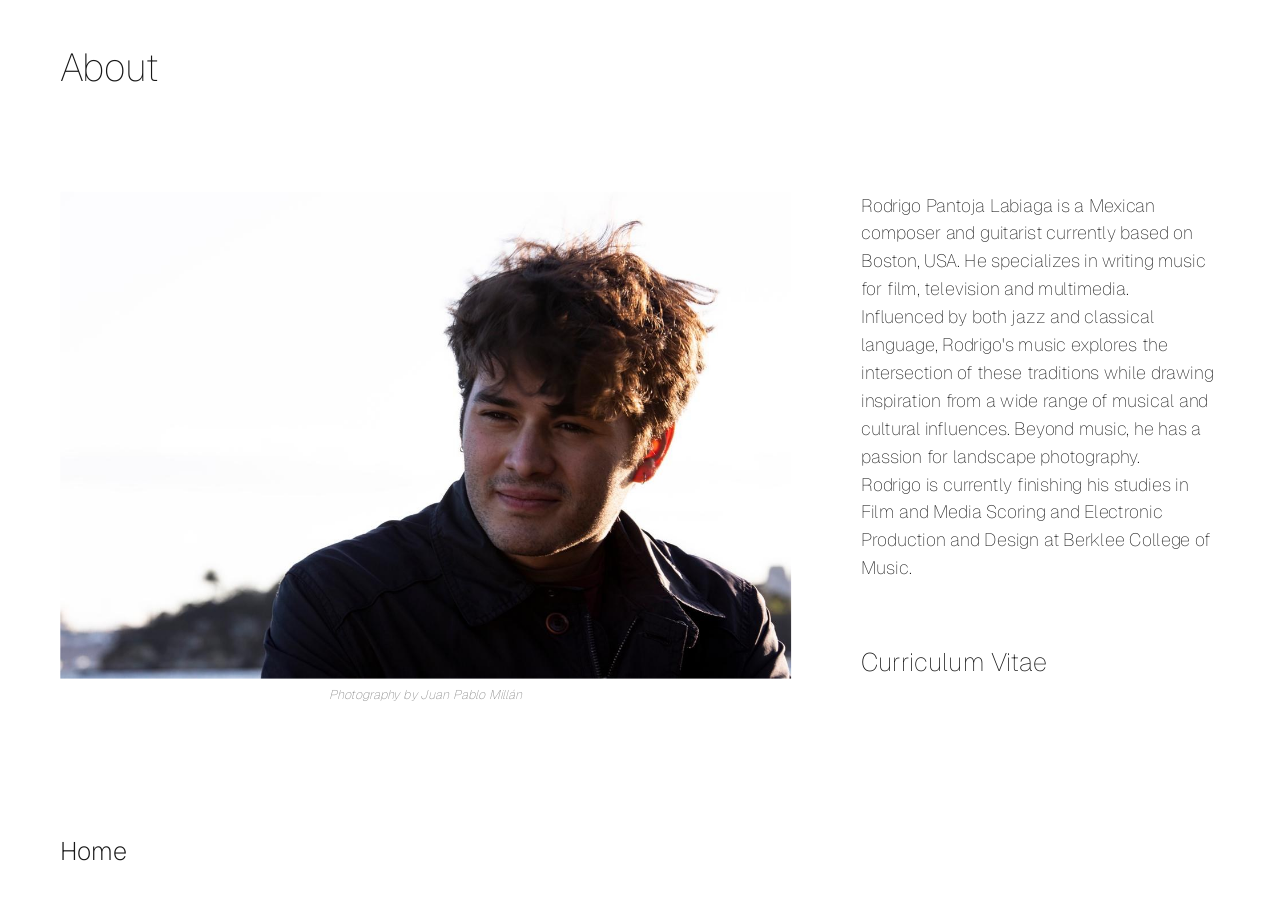
==== bio.html @ 9979759e "Upload portfolio website" ====
<!doctype html><html lang="en"><head><meta charset="utf-8"><meta name="viewport" content="width=device-width,initial-scale=1"><title>Bio — Rodrigo Pantoja Labiaga</title><link rel="stylesheet" href="assets/css/style.css"></head><body><main class="page bio"><h1>About</h1><div class="bio-layout"><figure><img src="assets/images/bio/bio-portrait.jpeg" alt="Portrait of Rodrigo Pantoja Labiaga"><figcaption>Photography by Juan Pablo Millán</figcaption></figure><section><p><strong>Rodrigo Pantoja Labiaga</strong> is a Mexican composer and guitarist currently based on Boston, USA. He specializes in writing music for film, television and multimedia.</p><p>Influenced by both jazz and classical language, Rodrigo's music explores the intersection of these traditions while drawing inspiration from a wide range of musical and cultural influences. Beyond music, he has a passion for landscape photography.</p><p>Rodrigo is currently finishing his studies in <strong>Film and Media Scoring</strong> and <strong>Electronic Production and Design</strong> at Berklee College of Music.</p><a href="https://docs.google.com/document/d/e/2PACX-1vQe0ENQjiw-RJcnqhYmiwdLnyyOV82lTO9wdlKphJX51QPWnCTlG-PYBhniMRWMRwxBaM0q-2hXrygH/pub" target="_blank" rel="noopener">Curriculum Vitae</a></section></div><a class="corner-link" href="index.html">Home</a></main><script src="assets/js/scale.js"></script></body></html>
---- assets/css/style.css ----
@import url('https://fonts.googleapis.com/css2?family=Geist:ital,wght@0,100;0,200;0,300;0,400;1,100;1,200;1,300;1,400&display=swap');
:root{--ink:#171717;--muted:#6d6d6d;--pad:79px}
*{box-sizing:border-box}html,body{margin:0;width:100%;height:100%;min-width:0;overflow:hidden;background:#fff;color:var(--ink)}
body{font-family:"Geist",Arial,sans-serif;font-size:19px;font-weight:100}
a{display:inline-block;color:inherit;text-decoration:none;transform-origin:left center;transition:opacity .2s,transform .2s}
a:hover,a:focus-visible{opacity:.6;transform:translateX(2px) scale(1.1)}
.home{width:1394px;height:1000px;display:grid;place-items:center}.home-lockup{display:flex;align-items:center;gap:105px;margin-top:10px}
.name{width:187px;text-align:center}.name h1{font-size:40px;line-height:1.1;letter-spacing:-1.65px;font-weight:100;margin:0}.name p{font-size:19px;line-height:1.2;font-weight:100;font-style:italic;color:#777;margin:13px 0 0;white-space:nowrap}
.home nav{display:flex;flex-direction:column;align-items:flex-start;gap:26px;font-size:19px;line-height:1.2;font-weight:400;letter-spacing:-.35px}
.page{position:relative;width:1394px;height:1000px;overflow:hidden;padding:50px 79px 44px}.page>h1{font-size:40px;line-height:1.2;font-weight:100;letter-spacing:-.8px;margin:0 0 45px}.corner-link{position:absolute;left:79px;bottom:30px;font-size:26px;font-weight:200}

/* Bio — exact screenshot canvas. */
.page.bio{padding:52px 87px 38px}.page.bio>h1{font-size:46px;line-height:1.1;letter-spacing:-1px;margin:0}.bio-layout{display:block}.bio figure{position:absolute;left:82px;top:213px;width:812px;margin:0}.bio figure img{display:block;width:100%;height:541px;object-fit:cover}.bio figcaption{text-align:center;color:#777;font-size:15px;line-height:1.2;font-style:italic;margin-top:10px}.bio section{position:absolute;left:972px;top:118px;width:326px;font-size:20px;line-height:1.77}.bio section p{margin:0 0 20px}.bio strong{font-weight:100}.bio section>a{font-size:30px;line-height:1.2;font-weight:200;margin-top:5px}.bio>.corner-link{left:87px;bottom:37px;font-size:30px}

/* Works — approved compact controls, evenly distributed. */
.works-page{padding:50px 57px 36px}.works-page>h1{margin-bottom:50px}.works-grid{display:grid;grid-template-rows:repeat(5,1fr);height:690px;width:670px}.works-grid article{display:flex;flex-direction:column;justify-content:center}.works-grid h2,.credit h2{font-size:21px;line-height:1.3;font-weight:200;margin:0 0 4px}.works-grid p,.credit p{font-size:19px;line-height:1.35;font-weight:100;color:#555;margin:0}.work-player{display:grid;grid-template-columns:15px auto;gap:10px;align-items:center;margin-top:4px;color:#777;font-size:19px}.work-player audio{display:none}.track-play{border:0;background:transparent;color:#2e2e2e;font-family:inherit;font-size:15px;line-height:1;padding:2px 0 0;cursor:pointer}.works-home{position:absolute;left:57px;bottom:41px;font-size:27px;font-weight:200}

/* Film — approved spacing and far-right demo. */
.film-page{position:relative;width:1394px;height:1000px;overflow:hidden;padding:50px 57px 36px}.film-page>h1{font-size:40px;line-height:1.1;font-weight:100;letter-spacing:-.9px;margin:0}.film-credits{position:absolute;top:154px;left:57px;width:418px}.film-credits .credit{height:180px;margin:0}.film-credits .credit h2{font-size:21px;line-height:1.25;font-weight:200;margin:0 0 3px}.film-credits .credit p{font-size:19px;line-height:1.35;color:#303030;margin:0}.film-credits .film-role{color:#666}.film-credits audio{display:none}.track-row{display:grid;grid-template-columns:292px 15px auto;align-items:center;gap:10px;white-space:nowrap}.track-row p,.track-row span{color:#777!important;font-weight:100!important}.track-row em{font-weight:100}.film-demo{position:absolute;top:147px;right:57px;width:450px}.film-demo h2{text-align:center;font-size:28px;line-height:1.2;font-weight:200;margin:0 0 25px}.film-demo video{display:block;width:100%;height:290px;background:#000;object-fit:contain}.film-home{position:absolute;left:57px;bottom:41px;font-size:30px;font-weight:200}

/* Photography intro and main grid. */
.photo-intro{width:100%}.photo-intro h2{font-size:28px;line-height:1.45;font-weight:300;margin:0}.photo-intro h3{font-size:20px;line-height:1.45;font-weight:200;margin:0 0 28px}.photo-intro p{font-size:19px;line-height:1.5;font-weight:100;margin:0 0 30px}.photo-intro>a{font-size:21px;font-weight:400;font-style:italic}
.page.exhibition{padding:38px 77px 27px}.exhibition>h1{font-size:36px;line-height:1.2;font-weight:100;letter-spacing:-.7px;margin:0 0 27px}.gallery{display:grid;grid-template-columns:repeat(3,1fr);grid-template-rows:repeat(3,1fr);column-gap:54px;row-gap:8px;width:100%;height:820px}.gallery a{display:block;height:100%;min-height:0;transform:none;transition:none}.gallery a:hover{opacity:1;transform:none}.gallery figure{display:flex;flex-direction:column;height:100%;min-height:0;margin:0}.gallery img{display:block;flex:1;width:100%;height:0;object-fit:cover}.gallery figcaption{flex:0 0 26px;text-align:center;font-size:14px;line-height:26px;font-weight:200;font-style:italic;white-space:nowrap;transition:.2s}.gallery a:hover figcaption{opacity:.6;transform:translateX(2px) scale(1.1)}.gallery-footer{display:grid;grid-template-columns:1fr 1fr 1fr;align-items:center;margin-top:8px;font-size:28px;line-height:35px;font-weight:200}.gallery-footer a:nth-child(2){justify-self:center;font-style:italic;font-weight:400}

/* Individual artwork pages — exact supplied 1394 × 998 layouts. */
.art-page{position:relative;width:1394px;height:1000px;overflow:hidden;padding:50px 61px 28px}.art-page h1{font-size:44px;line-height:1.15;font-style:italic;font-weight:100;letter-spacing:-1px;margin:0 0 62px}.art-layout{display:grid;align-items:start}.art-images{display:grid;gap:7px}.art-images figure,.art-layout>figure{margin:0;min-width:0}.art-images img{display:block;width:100%;height:100%;object-fit:cover}.art-copy{font-size:20px;line-height:1.55}.art-copy p{margin:0}.art-copy .spec{font-size:21px;line-height:1.3;font-weight:300;margin:0 0 32px;white-space:nowrap}.art-caption{text-align:center;height:24px;line-height:24px;font-size:14px;font-style:italic}.art-nav{position:absolute;left:61px;right:61px;bottom:28px;display:grid;grid-template-columns:1fr 1fr 1fr;font-size:29px;line-height:36px;font-weight:200}.art-nav a:nth-child(2){justify-self:center}.art-nav a:last-child{justify-self:end}
.layout-szgm{grid-template-columns:477px 445px 260px;gap:18px}.layout-szgm .art-images{display:contents}.layout-szgm .art-image-1,.layout-szgm .art-image-3{grid-column:1;height:342px}.layout-szgm .art-image-1{grid-row:1}.layout-szgm .art-image-3{grid-row:2}.layout-szgm .art-image-2{grid-column:2;grid-row:1/3;height:684px}.layout-szgm figure img{height:calc(100% - 24px)}.layout-szgm .art-copy{grid-column:3;grid-row:1/3;font-size:19px}
.art-cc{padding:28px 47px 26px}.art-cc h1{margin-bottom:24px}.layout-cc{grid-template-columns:repeat(3,1fr);gap:9px}.layout-cc .art-images{display:contents}.layout-cc img{height:286px}.layout-cc .art-image-4 img,.layout-cc .art-image-5 img,.layout-cc .art-image-6 img{transform:scaleY(-1)}.layout-cc .art-copy{grid-column:1/4;margin-top:17px;font-size:19px;line-height:1.52}.art-cc .art-nav{left:51px;right:43px;bottom:25px}
.art-ellienzo{padding:43px 68px 26px}.art-ellienzo h1{margin:0}.layout-ellienzo{display:block}.layout-ellienzo .art-images{display:contents}.layout-ellienzo figure{position:absolute;width:445px;height:320px}.layout-ellienzo figure img{height:297px}.art-ellienzo .art-image-1{left:315px;top:115px}.art-ellienzo .art-image-2{left:774px;top:115px}.art-ellienzo .art-image-3{left:184px;top:425px}.art-ellienzo .art-image-4{left:643px;top:425px}.layout-ellienzo .art-copy{position:absolute;left:68px;right:68px;top:747px;font-size:19px}.art-ellienzo .art-nav{left:68px;right:63px;bottom:20px}
/* El Lienzo: duplicate each source across its row; mirror only the right copy. Layout is unchanged. */
.art-ellienzo .art-image-2 img,.art-ellienzo .art-image-4 img{transform:scaleX(-1)}
.art-borderlines{padding:64px 66px 26px}.art-borderlines h1{margin-bottom:58px}.art-borderlines .layout-side-right{grid-template-columns:933px 280px;gap:37px}.art-borderlines .art-images{height:622px}.art-borderlines figure,.art-borderlines figure img{height:100%}.art-borderlines figure img{height:calc(100% - 24px)}
.art-thebiglie{padding:52px 60px 26px}.art-thebiglie h1{margin-bottom:61px}.art-thebiglie .layout-side-left{grid-template-columns:268px 934px;gap:68px}.art-thebiglie .art-images{height:624px}.art-thebiglie figure{height:100%}.art-thebiglie figure img{height:calc(100% - 24px)}.art-thebiglie .art-copy{font-size:19px;line-height:1.7}
.art-anomalia{padding:45px 64px 25px}.art-anomalia h1{margin-bottom:58px}.art-anomalia .layout-portrait{grid-template-columns:530px 543px;justify-content:space-between}.art-anomalia .art-copy{font-size:20px;line-height:1.7}.art-anomalia .art-images{height:815px;margin-top:-112px}.art-anomalia figure{height:100%}.art-anomalia figure img{height:calc(100% - 24px)}
.art-dechirico{padding:51px 61px 24px}.art-dechirico h1{margin:0}.layout-dechirico{display:block}.layout-dechirico .art-images{display:contents}.layout-dechirico figure{position:absolute}.layout-dechirico figure img{height:calc(100% - 24px)}.art-dechirico .art-image-1{left:61px;top:119px;width:721px;height:505px}.art-dechirico .art-image-2,.art-dechirico .art-image-3,.art-dechirico .art-image-4{left:813px;width:426px;height:305px}.art-dechirico .art-image-2{top:29px}.art-dechirico .art-image-3{top:339px}.art-dechirico .art-image-4{top:649px}.layout-dechirico .art-copy{position:absolute;left:61px;top:640px;width:725px;font-size:18px}.art-dechirico .art-nav{bottom:21px}
.art-blame{padding:50px 61px 25px}.art-blame h1{margin-bottom:68px}.art-blame .layout-side-right{grid-template-columns:934px 284px;gap:37px}.art-blame .art-images{height:623px}.art-blame figure{height:100%}.art-blame figure img{height:calc(100% - 24px)}.art-blame .art-copy{font-size:19px;line-height:1.7}
.art-disruptive{padding:49px 61px 25px}.art-disruptive h1{margin-bottom:68px}.art-disruptive .layout-side-left{grid-template-columns:268px 934px;gap:68px}.art-disruptive .art-images{height:624px}.art-disruptive figure{height:100%}.art-disruptive figure img{height:calc(100% - 24px)}.art-disruptive .art-copy{font-size:19px;line-height:1.65}

.read-more{position:relative;width:1394px;height:1000px;padding:80px 77px 45px;font-size:19px;line-height:1.45}.read-more p{width:100%;margin:0 0 28px}.read-more strong{font-weight:400}.read-more a{margin-top:38px;font-size:27px;font-weight:200}

/* v13: only typography refinement and outward positioning. */
.name p{position:relative;left:50%;width:max-content;transform:translateX(-50%)}
.name h1,.page>h1,.film-page>h1{font-size:37.6px}.page.bio>h1{font-size:43.2px}.name p,.home nav{font-size:17.9px}
.corner-link,.works-home{font-size:24.4px}.bio section{font-size:18.8px}.bio figcaption{font-size:14.1px}.bio section>a{font-size:28.2px}.bio>.corner-link{font-size:28.2px}
.works-grid h2,.credit h2{font-size:19.7px}.works-grid p,.credit p,.work-player{font-size:17.9px}
.film-credits .credit h2{font-size:19.7px}.film-credits .credit p,.track-row span{font-size:17.9px}.film-demo h2{font-size:26.3px}.film-home{font-size:28.2px}
.photo-intro h2{font-size:26.3px}.photo-intro h3{font-size:18.8px}.photo-intro p{font-size:17.9px}.photo-intro>a{font-size:19.7px}
.exhibition>h1{font-size:33.8px}.gallery figcaption{font-size:13.2px}.gallery-footer{font-size:26.3px}
.art-page h1{font-size:41.4px}.art-copy{font-size:18.8px}.art-copy .spec{font-size:19.7px}.art-caption{font-size:13.2px}.art-nav{font-size:27.3px}
.layout-szgm .art-copy,.layout-cc .art-copy,.layout-ellienzo .art-copy,.art-thebiglie .art-copy,.art-blame .art-copy,.art-disruptive .art-copy{font-size:17.9px}.layout-dechirico .art-copy{font-size:16.9px}.art-anomalia .art-copy{font-size:18.8px}
.read-more{font-size:17.9px}.read-more a{font-size:25.4px}
.home nav{font-weight:300}.gallery-footer a:nth-child(2),.read-more strong{font-weight:300}.works-grid h2,.credit h2,.film-demo h2,.bio section>a{font-weight:100}
:root{--pad:50px}.page{padding-left:50px;padding-right:50px}.corner-link{left:50px}
.page.bio{padding-left:50px;padding-right:50px}.page.bio figure{left:50px}.page.bio section{left:1018px}.page.bio>.corner-link{left:50px}
.page.exhibition{padding-left:50px;padding-right:50px}.page.exhibition .gallery{column-gap:81px}
.film-page{padding-left:50px;padding-right:50px}.film-credits{left:50px}.film-demo{right:50px}.film-home{left:50px}
.works-page{padding-left:50px;padding-right:50px}.works-home{left:50px}.read-more{padding-left:50px;padding-right:50px}
.art-page{padding-left:50px;padding-right:50px}.art-nav{left:50px;right:50px}.art-cc,.art-ellienzo,.art-borderlines,.art-thebiglie,.art-anomalia,.art-dechirico,.art-blame,.art-disruptive{padding-left:50px;padding-right:50px}
.art-cc .art-nav,.art-ellienzo .art-nav{left:50px;right:50px}

/* v14 corrections: exact 50px outer bounds, v12 home type, aligned Bio. */
.name h1{font-size:40px}.name p{font-size:19px}.home nav{font-size:19px;font-weight:400}

.page.bio figure{left:50px;top:213px;width:812px}.page.bio figure img{height:541px}
.page.bio section{left:1018px;top:213px;width:326px;height:541px;display:flex;flex-direction:column;justify-content:space-between;font-size:18.8px;line-height:1.45}
.page.bio section p{margin:0}.page.bio section>a{margin:0;font-size:28.2px}

/* Fixed image widths; only the spaces between columns expand. */
.layout-szgm{grid-template-columns:477px 445px 260px;column-gap:0;justify-content:space-between;width:1294px}
.art-borderlines .layout-side-right{grid-template-columns:933px 280px;gap:0;justify-content:space-between;width:1294px}
.art-thebiglie .layout-side-left{grid-template-columns:268px 934px;gap:0;justify-content:space-between;width:1294px}
.art-blame .layout-side-right{grid-template-columns:934px 284px;gap:0;justify-content:space-between;width:1294px}
.art-disruptive .layout-side-left{grid-template-columns:268px 934px;gap:0;justify-content:space-between;width:1294px}
.art-dechirico .art-image-1{left:50px}.art-dechirico .art-image-2,.art-dechirico .art-image-3,.art-dechirico .art-image-4{left:918px}
.art-dechirico .layout-dechirico .art-copy{left:50px}

/* v15 Film-only adjustment: 40px edge gaps and a 30% larger reel. */
.film-page{width:100%;padding-left:40px;padding-right:40px}
.film-credits{left:40px}.film-home{left:40px}
.film-demo{right:40px;width:585px}
.film-demo video{width:585px;height:377px}
.film-demo h2{width:585px;text-align:center}

/* Equal vertical rhythm; dimensions and type sizes remain unchanged. */
.film-credits{display:grid;grid-template-rows:repeat(4,180px);row-gap:0}
.film-credits .credit{height:auto}
.works-grid{display:grid;grid-template-rows:repeat(5,138px);row-gap:0}

/* v16: exact 80px horizontal page bounds; no type or media resizing. */
:root{--pad:80px}
.page,.works-page,.film-page,.read-more,.art-page,
.page.bio,.page.exhibition,
.art-cc,.art-ellienzo,.art-borderlines,.art-thebiglie,
.art-anomalia,.art-dechirico,.art-blame,.art-disruptive{
  padding-left:80px;
  padding-right:80px;
}
.corner-link,.works-home,.film-home,.page.bio>.corner-link{left:80px}
.film-credits{left:80px}
.film-demo{right:80px}
.art-nav,.art-cc .art-nav,.art-ellienzo .art-nav{left:80px;right:80px}

/* Bio keeps the approved image and copy dimensions, moved inside 80px bounds. */
.page.bio figure{left:80px}
.page.bio section{left:auto;right:80px}

/* Photography grid keeps its rows and image relationships inside the new bounds. */
.page.exhibition .gallery{column-gap:51px}

/* Artwork media dimensions are unchanged; only their available span/positions move. */
.layout-szgm,
.art-borderlines .layout-side-right,
.art-thebiglie .layout-side-left,
.art-blame .layout-side-right,
.art-disruptive .layout-side-left{width:1234px}
.art-dechirico .art-image-1,.art-dechirico .layout-dechirico .art-copy{left:80px}
.art-dechirico .art-image-2,.art-dechirico .art-image-3,.art-dechirico .art-image-4{left:888px}
.layout-ellienzo .art-copy{left:80px;right:80px}
.layout-cc{width:1294px;margin-left:-30px}
.layout-cc .art-copy{margin-left:30px;width:1234px}

/* One identical physical gap between every Film credit and every Works entry. */
.film-credits,.works-grid{
  display:flex;
  flex-direction:column;
  gap:40px;
  height:auto;
}
.film-credits .credit,.works-grid article{height:auto;flex:0 0 auto}

/* v17: one exact 60px visible browser-edge gap on every page. The scaler
   supplies --screen-edge in canvas units, preserving every element's size. */
.page,.works-page,.film-page,.read-more,.art-page,
.page.bio,.page.exhibition,
.art-cc,.art-ellienzo,.art-borderlines,.art-thebiglie,
.art-anomalia,.art-dechirico,.art-blame,.art-disruptive{
  padding-left:var(--screen-edge);
  padding-right:var(--screen-edge);
}
.corner-link,.works-home,.film-home,.page.bio>.corner-link,
.film-credits{left:var(--screen-edge)}
.film-demo{right:var(--screen-edge)}
.art-nav,.art-cc .art-nav,.art-ellienzo .art-nav{
  left:var(--screen-edge);
  right:var(--screen-edge);
}

.page.bio figure{left:var(--screen-edge)}
.page.bio section{left:auto;right:var(--screen-edge)}

/* Preserve gallery cell widths; only the spaces between columns expand. */
.page.exhibition .gallery{
  grid-template-columns:repeat(3,377.333px);
  column-gap:0;
  justify-content:space-between;
}

/* Preserve all supplied artwork dimensions while allowing the blank spaces
   between fixed-size columns to absorb wider desktop aspect ratios. */
.layout-szgm,
.art-borderlines .layout-side-right,
.art-thebiglie .layout-side-left,
.art-blame .layout-side-right,
.art-disruptive .layout-side-left{width:100%}
.layout-cc{
  width:100%;
  margin-left:0;
  grid-template-columns:repeat(3,425.333px);
  justify-content:space-between;
}
.layout-cc .art-copy{margin-left:0;width:100%}
.art-dechirico .art-image-1,
.art-dechirico .layout-dechirico .art-copy{left:var(--screen-edge)}
.art-dechirico .art-image-2,
.art-dechirico .art-image-3,
.art-dechirico .art-image-4{left:auto;right:var(--screen-edge)}
.layout-ellienzo .art-copy{left:var(--screen-edge);right:var(--screen-edge)}

/* v18 refinements: the Bio copy fills the space beside the fixed portrait. */
.page.bio section{left:calc(var(--screen-edge) + 890px);right:var(--screen-edge);width:auto}

/* Minimal Contact page, using the established Geist scale and light rules. */
.contact-page>h1{margin-bottom:58px}
.contact-form{width:640px}
.contact-form label{display:block;margin:0 0 24px;color:#555;font-size:17.9px;font-weight:100}
.contact-form input,.contact-form textarea{display:block;width:100%;margin-top:8px;border:1px solid #d5d5d5;border-radius:0;background:#fff;color:var(--ink);font:100 17.9px/1.4 "Geist",Arial,sans-serif;outline:none;padding:12px 14px}
.contact-form input{height:52px}.contact-form textarea{height:210px;resize:none}
.contact-form input:focus,.contact-form textarea:focus{border-color:#777}
.contact-form button{border:1px solid var(--ink);background:#fff;color:var(--ink);cursor:pointer;font:100 17.9px/1 "Geist",Arial,sans-serif;padding:14px 20px}
.contact-email{margin:30px 0 0;font-size:17.9px;font-weight:100}

/* v19: line flow and Bio paragraph rhythm only. */
.works-grid{width:900px}
.page.bio section{justify-content:flex-start}
.page.bio section p{margin:0}
.page.bio section>a{margin-top:auto}

/* v20: slightly larger, airier Bio copy; CV remains pinned by margin-top:auto. */
.page.bio section{font-size:20px;line-height:1.55}

/* El Lienzo: lift the number captions clear of the photographs below. */
.art-ellienzo .art-caption{position:relative;top:-10px}

/* v21: fine custom gray audio players for Film and Works. */
.work-player{display:block;width:900px;margin-top:6px}
.track-row{display:grid;grid-template-columns:292px 570px;gap:18px;align-items:center}
.media-player{display:grid;grid-template-columns:25px 25px minmax(90px,1fr) auto 25px;align-items:center;gap:7px;width:100%;height:34px;padding:0 9px;border:1px solid #d3d3d3;background:#f3f3f3;color:#858585;font-size:13px;font-weight:100}
.media-player button{display:grid;place-items:center;width:25px;height:25px;padding:0;border:0;background:transparent;color:#777;font:100 13px/1 "Geist",Arial,sans-serif;cursor:pointer}
.media-time{min-width:76px;white-space:nowrap;font-size:12px;color:#858585}
.media-progress{width:100%;height:12px;margin:0;padding:0;appearance:none;background:transparent;cursor:pointer}
.media-progress::-webkit-slider-runnable-track{height:1px;background:#a9a9a9}
.media-progress::-webkit-slider-thumb{appearance:none;width:7px;height:7px;margin-top:-3px;border:0;border-radius:50%;background:#777}
.media-progress::-moz-range-track{height:1px;background:#a9a9a9}
.media-progress::-moz-range-thumb{width:7px;height:7px;border:0;border-radius:50%;background:#777}

/* Bio copy is exactly 30% larger than v20, with paragraph spacing restored. */
.page.bio section{font-size:26px;line-height:1.35}
.page.bio section p{margin:0 0 20px}
.page.bio section p:last-of-type{margin-bottom:0}
.page.bio section>a{margin-top:auto}

/* v22: caption placement from the supplied photography layouts. */
.art-cc .art-image-1 .art-caption,
.art-cc .art-image-2 .art-caption,
.art-cc .art-image-3 .art-caption{visibility:hidden}
.art-ellienzo .art-image-2 .art-caption,
.art-ellienzo .art-image-3 .art-caption{display:none}
.art-ellienzo .art-image-1 .art-caption{position:absolute;left:-35px;top:calc(50% - 12px);width:auto;line-height:24px}
.art-ellienzo .art-image-4 .art-caption{position:absolute;left:calc(100% + 14px);top:calc(50% - 12px);width:auto;line-height:24px}

/* v23: restore the approved v20 Bio typography and paragraph rhythm. */
.page.bio section{font-size:20px;line-height:1.55}
.page.bio section p,.page.bio section p:last-of-type{margin:0}
.page.bio section>a{margin-top:auto}

/* Rounded gray waveform player, retaining every transport function. */
.media-player{height:44px;padding:0 12px;border:0;border-radius:17px;background:#9a9a9a;color:#fff;grid-template-columns:23px 23px minmax(110px,1fr) auto 23px;gap:7px}
.media-player button{color:#fff;font-size:14px}
.media-time{color:#fff;font-size:11px;opacity:.88}
.media-progress{height:20px}
.media-progress::-webkit-slider-runnable-track{height:16px;background:repeating-linear-gradient(90deg,rgba(255,255,255,.95) 0 2px,transparent 2px 6px);clip-path:polygon(0 44%,4% 25%,8% 40%,12% 15%,16% 38%,20% 5%,24% 30%,28% 12%,32% 42%,36% 22%,40% 45%,44% 32%,48% 47%,52% 28%,56% 43%,60% 20%,64% 46%,68% 34%,72% 48%,76% 38%,80% 47%,84% 40%,88% 49%,92% 43%,96% 49%,100% 46%,100% 54%,96% 51%,92% 57%,88% 51%,84% 60%,80% 53%,76% 62%,72% 52%,68% 66%,64% 54%,60% 80%,56% 57%,52% 72%,48% 53%,44% 68%,40% 55%,36% 78%,32% 58%,28% 88%,24% 70%,20% 95%,16% 62%,12% 85%,8% 60%,4% 75%,0 56%)}
.media-progress::-webkit-slider-thumb{width:7px;height:20px;margin-top:-2px;border-radius:3px;background:#fff;opacity:.9}
.media-progress::-moz-range-track{height:2px;background:rgba(255,255,255,.8)}
.media-progress::-moz-range-thumb{width:7px;height:20px;border-radius:3px;background:#fff}

/* Final player reference: smooth gray transport bar, without waveform. */
.media-player{height:46px;padding:0 14px;border-radius:15px;background:#a2a2a2;grid-template-columns:30px 82px minmax(90px,1fr) 30px 30px;gap:9px}
.media-player button{color:rgba(255,255,255,.86);font-size:17px}
.media-time{color:rgba(255,255,255,.7);font-size:13px}
.media-progress{height:14px}
.media-progress::-webkit-slider-runnable-track{height:1px;background:rgba(255,255,255,.55);clip-path:none}
.media-progress::-webkit-slider-thumb{width:6px;height:6px;margin-top:-3px;border-radius:50%;background:rgba(255,255,255,.9)}
.media-progress::-moz-range-track{height:1px;background:rgba(255,255,255,.55)}
.media-progress::-moz-range-thumb{width:6px;height:6px;border-radius:50%;background:rgba(255,255,255,.9)}

/* v25: compact player matched to the supplied gray reference. */
.work-player{width:300px}
.track-row{grid-template-columns:292px 300px}
.media-player{
  width:300px;
  height:33px;
  padding:0 9px;
  border-radius:10px;
  background:#a3a3a3;
  grid-template-columns:20px 65px minmax(55px,1fr) 20px 20px;
  gap:6px;
}
.media-player button{
  width:20px;
  height:20px;
  font-size:12px;
  color:rgba(255,255,255,.88);
}
.media-time{min-width:65px;font-size:11px;color:rgba(255,255,255,.68)}
.media-progress{height:10px}
.media-progress::-webkit-slider-runnable-track{height:1px}
.media-progress::-webkit-slider-thumb{width:5px;height:5px;margin-top:-2px}
.media-progress::-moz-range-track{height:1px}
.media-progress::-moz-range-thumb{width:5px;height:5px}

/* v26: keep the compact time counter clear of the progress control. */
.media-player{grid-template-columns:20px 55px minmax(65px,1fr) 20px 20px}
.media-time{
  min-width:55px;
  font-size:8px;
  letter-spacing:-.15px;
  line-height:1;
}

/* Extend the compact control horizontally without changing its height. */
.work-player{width:360px}
.track-row{grid-template-columns:292px 360px}
.media-player{width:360px}

/* Film player time counter: match the compact Works player without moving the player. */
.track-row .media-time{
  min-width:55px;
  font-size:8px;
  letter-spacing:-.15px;
  line-height:1;
}

/* Works layout — two-column mockup refinement. */
.works-page{
  padding-top:50px;
}
.works-page>h1{
  margin:0 0 72px;
}
.works-grid{
  display:grid;
  grid-template-columns:520px 520px;
  grid-template-rows:auto;
  column-gap:0;
  row-gap:76px;
  justify-content:space-between;
  width:100%;
  height:auto;
}
.works-grid article{
  display:block;
  min-width:0;
}
.works-grid h2{
  margin:0 0 4px;
  font-weight:100;
}
.works-grid p{
  margin:0;
  color:#555;
  font-weight:100;
  font-variation-settings:"wght" 100;
  opacity:.78;
}
.works-page .work-player{
  display:block;
  width:490px;
  margin-top:24px;
}
.works-page .media-player{
  display:grid;
  grid-template-columns:20px 62px minmax(0,1fr) 20px 20px;
  gap:8px;
  align-items:center;
  width:490px;
  height:22px;
  padding:0;
  border:0;
  border-radius:0;
  background:transparent;
  color:#3b3b3b;
  font-size:10px;
  font-weight:100;
}
.works-page .media-player button{
  width:20px;
  height:20px;
  padding:0;
  color:#3b3b3b;
  font:100 11px/1 "Geist",Arial,sans-serif;
}
.works-page .media-time{
  min-width:62px;
  color:#3b3b3b;
  font-size:9px;
  letter-spacing:-.15px;
  line-height:1;
  opacity:1;
}
.works-page .media-progress{
  width:100%;
  height:10px;
}
.works-page .media-progress::-webkit-slider-runnable-track{
  height:1px;
  background:#8a8a8a;
}
.works-page .media-progress::-webkit-slider-thumb{
  width:6px;
  height:6px;
  margin-top:-2.5px;
  border-radius:50%;
  background:#555;
}
.works-page .media-progress::-moz-range-track{
  height:1px;
  background:#8a8a8a;
}
.works-page .media-progress::-moz-range-thumb{
  width:6px;
  height:6px;
  border:0;
  border-radius:50%;
  background:#555;
}
.works-home{
  left:var(--screen-edge);
}

/* Film players: use the exact Works visual treatment, while preserving Film placement and width. */
.film-page .media-player{
  display:grid;
  grid-template-columns:20px 62px minmax(0,1fr) 20px 20px;
  gap:8px;
  align-items:center;
  width:100%;
  height:22px;
  padding:0;
  border:0;
  border-radius:0;
  background:transparent;
  color:#3b3b3b;
  font-size:10px;
  font-weight:100;
}
.film-page .media-player button{
  width:20px;
  height:20px;
  padding:0;
  color:#3b3b3b;
  font:100 11px/1 "Geist",Arial,sans-serif;
}
.film-page .media-time{
  min-width:62px;
  color:#3b3b3b!important;
  font-size:9px!important;
  letter-spacing:-.15px;
  line-height:1;
  opacity:1;
}
.film-page .media-progress{
  width:100%;
  height:10px;
}
.film-page .media-progress::-webkit-slider-runnable-track{
  height:1px;
  background:#8a8a8a;
}
.film-page .media-progress::-webkit-slider-thumb{
  width:6px;
  height:6px;
  margin-top:-2.5px;
  border-radius:50%;
  background:#555;
}
.film-page .media-progress::-moz-range-track{
  height:1px;
  background:#8a8a8a;
}
.film-page .media-progress::-moz-range-thumb{
  width:6px;
  height:6px;
  border:0;
  border-radius:50%;
  background:#555;
}

/* Final Works alignment: start the right-column compositions on the page center axis. */
.works-page .works-grid{
  grid-template-columns:50% 50%;
  column-gap:0;
  justify-content:stretch;
}

/* Final spacing refinement: spread entries out slightly without changing any element sizes. */
.film-credits{
  gap:58px;
}
.works-page .works-grid{
  row-gap:112px;
}

/* ============================================================
   PHONE LAYOUT ONLY — desktop rules above remain unchanged.
   Activates at 767px and below.
   ============================================================ */
@media (max-width: 767px){
  :root{--screen-edge:24px}
  html,body{
    width:100%;
    min-width:0;
    height:auto;
    min-height:100%;
    overflow-x:hidden;
    overflow-y:auto;
  }

  /* Main page: preserve the supplied two-column lockup on a phone. */
  .home{
    position:relative!important;
    width:100%!important;
    height:100svh!important;
    min-height:680px!important;
    left:auto!important;
    top:auto!important;
    transform:none!important;
    overflow:hidden!important;
    padding:0 24px;
    display:grid;
    place-items:center;
  }
  .home-lockup{
    width:100%;
    max-width:360px;
    display:flex;
    flex-direction:row;
    justify-content:center;
    align-items:center;
    gap:42px;
    margin:0;
  }
  .home .name{
    flex:0 0 176px;
    width:176px;
    text-align:center;
  }
  .home .name h1{
    font-size:40px;
    line-height:1.08;
    letter-spacing:-1.65px;
  }
  .home .name p{
    font-size:17px;
    margin-top:13px;
  }
  .home nav{
    flex:0 0 auto;
    gap:26px;
    font-size:19px;
  }

  /* Shared phone page canvas. */
  .page,.works-page,.film-page,.read-more,.art-page,
  .page.bio,.page.exhibition,
  .art-cc,.art-ellienzo,.art-borderlines,.art-thebiglie,
  .art-anomalia,.art-dechirico,.art-blame,.art-disruptive{
    position:relative!important;
    width:100%!important;
    height:auto!important;
    min-height:100svh!important;
    left:auto!important;
    top:auto!important;
    transform:none!important;
    overflow:visible!important;
    padding-left:24px!important;
    padding-right:24px!important;
  }
  .page,.works-page,.film-page{padding-top:36px!important;padding-bottom:54px!important}
  .page>h1,.works-page>h1,.film-page>h1{margin-top:0}
  .corner-link,.works-home,.film-home,.page.bio>.corner-link{
    position:static!important;
    display:inline-block;
    left:auto!important;
    bottom:auto!important;
    margin-top:58px;
  }

  /* Bio: same content/style, only reflow text first and existing image below. */
  .page.bio{padding-top:36px!important;padding-bottom:54px!important}
  .page.bio>h1{font-size:46px;line-height:1.1;margin:0 0 34px}
  .bio-layout{
    display:flex;
    flex-direction:column;
    width:100%;
  }
  .bio section{
    position:static!important;
    order:1;
    left:auto!important;
    right:auto!important;
    top:auto!important;
    width:100%!important;
    font-size:20px;
    line-height:1.55;
  }
  .bio section p{margin:0 0 20px}
  .bio section>a{font-size:30px;margin-top:5px}
  .bio figure{
    position:static!important;
    order:2;
    left:auto!important;
    top:auto!important;
    width:100%!important;
    margin:36px 0 0!important;
  }
  .bio figure img{
    width:100%;
    height:auto;
    aspect-ratio:812/541;
    object-fit:cover;
  }
  .bio figcaption{font-size:13px;margin-top:8px}
  .bio>.corner-link{font-size:30px;margin-top:50px}

  /* Works: same entries and player styling, one fluid column. */
  .works-page>h1{font-size:40px;margin-bottom:62px}
  .works-page .works-grid{
    display:grid!important;
    grid-template-columns:1fr!important;
    grid-template-rows:none!important;
    width:100%!important;
    height:auto!important;
    row-gap:60px!important;
    column-gap:0!important;
  }
  .works-grid article{width:100%;min-width:0}
  .works-grid h2{font-size:21px}
  .works-grid p{font-size:17px;line-height:1.35}
  .works-page .work-player{
    width:100%!important;
    margin-top:22px;
  }
  .works-page .media-player{
    width:100%!important;
    grid-template-columns:20px 62px minmax(0,1fr) 20px 20px;
  }
  .works-home{font-size:27px;margin-top:74px}

  /* Film: credits stack naturally. Player moves below Featured Track only on phone. */
  .film-page>h1{font-size:32px;line-height:1.1;margin-bottom:56px}
  .film-credits{
    position:static!important;
    display:flex!important;
    flex-direction:column;
    width:100%!important;
    left:auto!important;
    top:auto!important;
    gap:54px!important;
  }
  .film-credits .credit{height:auto!important;width:100%}
  .film-credits .credit h2{font-size:21px}
  .film-credits .credit p{font-size:17px;line-height:1.35}
  .track-row{
    display:grid!important;
    grid-template-columns:1fr!important;
    gap:10px!important;
    width:100%!important;
    white-space:normal!important;
  }
  .track-row p{width:100%}
  .film-page .media-player{
    width:100%!important;
    grid-template-columns:20px 62px minmax(0,1fr) 20px 20px;
  }
  .film-demo{
    position:static!important;
    width:100%!important;
    right:auto!important;
    top:auto!important;
    margin-top:64px;
  }
  .film-demo h2{
    width:100%!important;
    text-align:center;
    font-size:28px;
    margin-bottom:20px;
  }
  .film-demo video{
    width:100%;
    height:auto;
    aspect-ratio:450/290;
  }
  .film-home{font-size:30px;margin-top:58px}

  /* Photography intro and Contact: same content, fluid width. */
  .photo-intro{width:100%}
  .photo-intro h2{font-size:28px}
  .photo-intro h3{font-size:20px}
  .photo-intro p{font-size:17px;line-height:1.55}
  .contact-form{width:100%}
  .contact-form input,.contact-form textarea{width:100%}
  .contact-email{overflow-wrap:anywhere}

  /* Exhibition: retain every photograph, stack the existing gallery on phone. */
  .page.exhibition{padding-top:32px!important;padding-bottom:54px!important}
  .exhibition>h1{font-size:32px;margin-bottom:30px}
  .page.exhibition .gallery{
    display:grid;
    grid-template-columns:1fr!important;
    grid-template-rows:none!important;
    gap:32px!important;
    width:100%!important;
    height:auto!important;
  }
  .gallery a,.gallery figure{height:auto!important}
  .gallery img{width:100%;height:auto!important;aspect-ratio:4/3;object-fit:cover}
  .gallery figcaption{height:auto;line-height:1.35;padding-top:8px;white-space:normal}
  .gallery-footer{
    grid-template-columns:1fr 1fr;
    gap:24px;
    margin-top:46px;
    font-size:24px;
  }
  .gallery-footer a:nth-child(2){justify-self:end}

  /* Long photography text. */
  .read-more{
    padding-top:38px!important;
    padding-bottom:54px!important;
    font-size:17px;
    line-height:1.55;
  }
  .read-more p{width:100%;margin-bottom:26px}
  .read-more a{font-size:24px;margin-top:20px}

  /* Individual artworks: keep existing images/copy, simply stack them. */
  .art-page{padding-top:34px!important;padding-bottom:52px!important}
  .art-page h1{font-size:34px;line-height:1.15;margin:0 0 34px!important}
  .art-layout,.layout-szgm,.layout-cc,.layout-ellienzo,
  .art-borderlines .layout-side-right,.art-thebiglie .layout-side-left,
  .art-anomalia .layout-portrait,.layout-dechirico,
  .art-blame .layout-side-right,.art-disruptive .layout-side-left{
    display:flex!important;
    flex-direction:column!important;
    width:100%!important;
    gap:24px!important;
  }
  .art-images{
    display:flex!important;
    flex-direction:column!important;
    width:100%!important;
    height:auto!important;
    gap:18px!important;
    order:1;
  }
  .art-layout>.art-copy{order:2}
  .art-page figure,
  .layout-ellienzo figure,
  .layout-dechirico figure,
  .art-dechirico .art-image-1,.art-dechirico .art-image-2,
  .art-dechirico .art-image-3,.art-dechirico .art-image-4{
    position:static!important;
    left:auto!important;
    right:auto!important;
    top:auto!important;
    width:100%!important;
    height:auto!important;
    margin:0!important;
  }
  .art-page figure img,.art-images img{
    display:block;
    width:100%!important;
    height:auto!important;
    max-height:none!important;
    object-fit:contain;
    transform:none!important;
  }
  .art-caption,
  .art-ellienzo .art-image-1 .art-caption,
  .art-ellienzo .art-image-4 .art-caption{
    position:static!important;
    display:block!important;
    visibility:visible!important;
    width:100%!important;
    height:auto!important;
    line-height:1.35!important;
    text-align:center;
    padding-top:6px;
  }
  .art-copy,
  .layout-dechirico .art-copy,
  .layout-ellienzo .art-copy{
    position:static!important;
    left:auto!important;
    right:auto!important;
    top:auto!important;
    width:100%!important;
    font-size:17px!important;
    line-height:1.55!important;
  }
  .art-copy .spec{font-size:17px;white-space:normal;margin-bottom:22px}
  .art-nav,.art-cc .art-nav,.art-ellienzo .art-nav{
    position:static!important;
    display:grid;
    grid-template-columns:1fr 1fr 1fr;
    left:auto!important;
    right:auto!important;
    bottom:auto!important;
    width:100%;
    margin-top:44px;
    font-size:24px;
  }
}


/* Larger, easier-to-click audio controls — Works and Film only. */
.works-page .media-player,
.film-page .media-player{
  height:32px;
  grid-template-columns:30px 72px minmax(0,1fr) 30px 30px;
  gap:8px;
}
.works-page .media-player button,
.film-page .media-player button{
  width:30px;
  height:30px;
  font-size:15px;
}
.works-page .media-time,
.film-page .media-time{
  min-width:72px;
  font-size:10px!important;
}
.works-page .media-progress,
.film-page .media-progress{
  height:18px;
}
.works-page .media-progress::-webkit-slider-thumb,
.film-page .media-progress::-webkit-slider-thumb{
  width:8px;
  height:8px;
  margin-top:-3.5px;
}
.works-page .media-progress::-moz-range-thumb,
.film-page .media-progress::-moz-range-thumb{
  width:8px;
  height:8px;
}

@media (max-width:767px){
  .works-page .media-player,
  .film-page .media-player{
    grid-template-columns:34px 74px minmax(0,1fr) 34px 34px;
    height:36px;
  }
  .works-page .media-player button,
  .film-page .media-player button{
    width:34px;
    height:34px;
    font-size:16px;
  }
}


/* Audio player accessibility sizing — 30% larger, layout/placement unchanged */
.works-page .custom-audio-player,
.film-page .custom-audio-player,
body.works .custom-audio-player,
body.film .custom-audio-player,
.works-list .custom-audio-player,
.film-list .custom-audio-player,
.work-audio,
.film-audio {
  font-size: 130%;
}

.works-page .custom-audio-player button,
.film-page .custom-audio-player button,
body.works .custom-audio-player button,
body.film .custom-audio-player button,
.works-list .custom-audio-player button,
.film-list .custom-audio-player button,
.work-audio button,
.film-audio button {
  transform: scale(1.3);
  transform-origin: center;
}


/* Larger play button only — no player/grid/layout resizing */
.works-page .media-player > button:first-child,
.film-page .media-player > button:first-child {
  transform: scale(1.4) !important;
  transform-origin: center center !important;
  position: relative;
  z-index: 2;
}

/* Keep Film/Works mobile layout exactly as before; only scale the play icon/button. */
@media (max-width: 767px) {
  .works-page .media-player > button:first-child,
  .film-page .media-player > button:first-child {
    transform: scale(1.4) !important;
  }
}
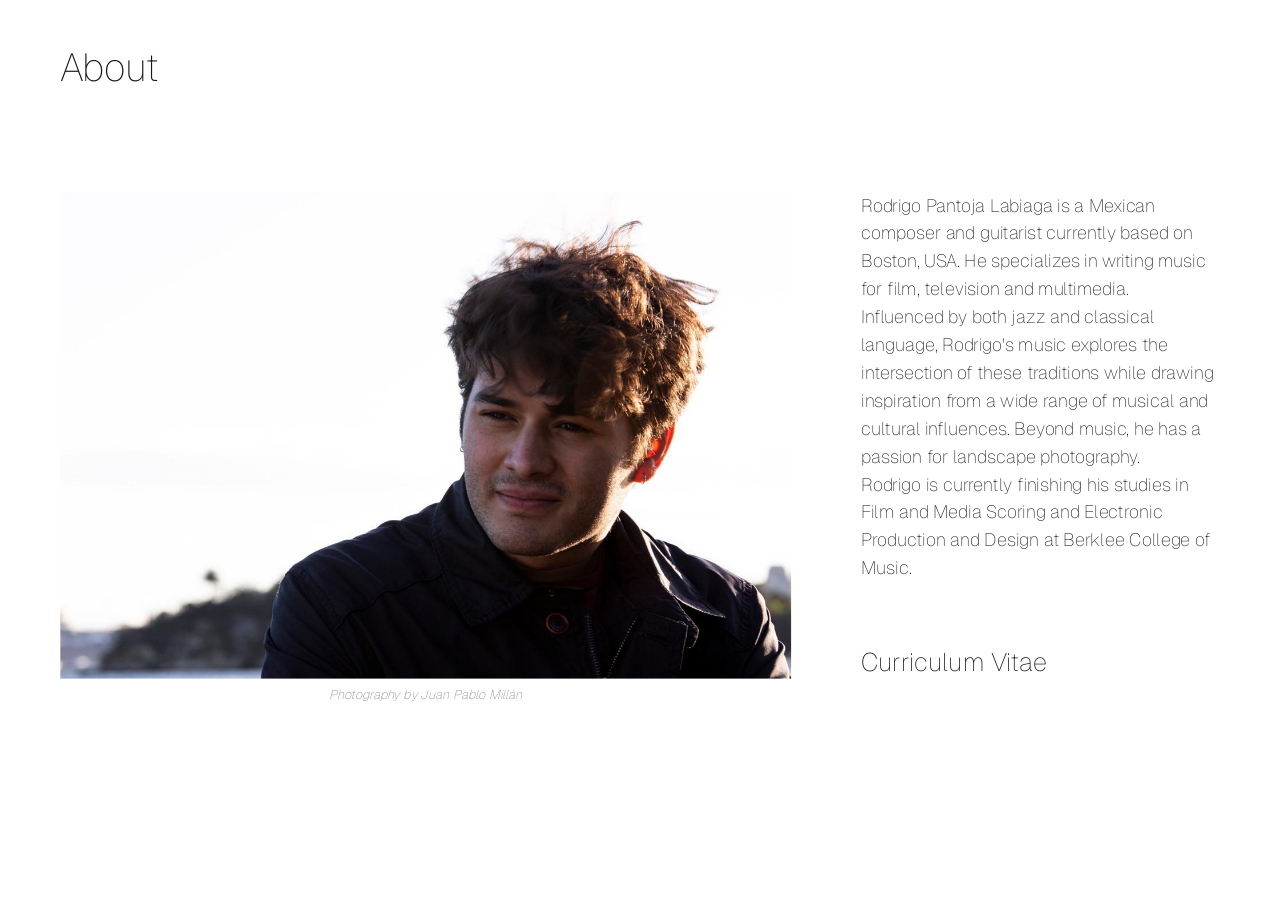
==== commit f6bf5971: "Update bio.html" ====
--- a/bio.html
+++ b/bio.html
@@ -1 +1 @@
-<!doctype html><html lang="en"><head><meta charset="utf-8"><meta name="viewport" content="width=device-width,initial-scale=1"><title>Bio — Rodrigo Pantoja Labiaga</title><link rel="stylesheet" href="assets/css/style.css"></head><body><main class="page bio"><h1>About</h1><div class="bio-layout"><figure><img src="assets/images/bio/bio-portrait.jpeg" alt="Portrait of Rodrigo Pantoja Labiaga"><figcaption>Photography by Juan Pablo Millán</figcaption></figure><section><p><strong>Rodrigo Pantoja Labiaga</strong> is a Mexican composer and guitarist currently based on Boston, USA. He specializes in writing music for film, television and multimedia.</p><p>Influenced by both jazz and classical language, Rodrigo's music explores the intersection of these traditions while drawing inspiration from a wide range of musical and cultural influences. Beyond music, he has a passion for landscape photography.</p><p>Rodrigo is currently finishing his studies in <strong>Film and Media Scoring</strong> and <strong>Electronic Production and Design</strong> at Berklee College of Music.</p><a href="https://docs.google.com/document/d/e/2PACX-1vQe0ENQjiw-RJcnqhYmiwdLnyyOV82lTO9wdlKphJX51QPWnCTlG-PYBhniMRWMRwxBaM0q-2hXrygH/pub" target="_blank" rel="noopener">Curriculum Vitae</a></section></div><a class="corner-link" href="index.html">Home</a></main><script src="assets/js/scale.js"></script></body></html>
+<!doctype html><html lang="en"><head><meta charset="utf-8"><meta name="viewport" content="width=device-width,initial-scale=1"><title>Bio — Rodrigo Pantoja Labiaga</title><link rel="stylesheet" href="assets/css/style.css"></head><body><main class="page bio"><h1>About</h1><div class="bio-layout"><figure><img src="assets/images/bio/bio-portrait.jpeg" alt="Portrait of Rodrigo Pantoja Labiaga"><figcaption>Photography by Juan Pablo Millán</figcaption></figure><section><p><strong>Rodrigo Pantoja Labiaga</strong> is a Mexican composer and guitarist currently based on Boston, USA. He specializes in writing music for film, television and multimedia.</p><p>Influenced by both jazz and classical language, Rodrigo's music explores the intersection of these traditions while drawing inspiration from a wide range of musical and cultural influences. Beyond music, he has a passion for landscape photography.</p><p>Rodrigo is currently finishing his studies in <strong>Film and Media Scoring</strong> and <strong>Electronic Production and Design</strong> at Berklee College of Music.</p><a href="assets/documents/rodrigo-pantoja-labiaga-cv.pdf" target="_blank" rel="noopener">Curriculum Vitae</a></section></div><a class="corner-link menu-icon" href="index.html" aria-label="Home"><span></span><span></span><span></span></a></main><script src="assets/js/scale.js"></script></body></html>
--- a/assets/css/style.css
+++ b/assets/css/style.css
@@ -873,3 +873,40 @@
     transform: scale(1.4) !important;
   }
 }
+
+
+/* Mobile Safari fix: draw the custom play/pause icon with CSS so iOS cannot
+   substitute the play character with its blue emoji-style button. */
+.works-page .media-toggle,
+.film-page .media-toggle{
+  font-size:0!important;
+  position:relative;
+}
+.works-page .media-toggle::before,
+.film-page .media-toggle::before{
+  content:"";
+  position:absolute;
+  left:50%;
+  top:50%;
+  width:0;
+  height:0;
+  border-top:6px solid transparent;
+  border-bottom:6px solid transparent;
+  border-left:10px solid currentColor;
+  transform:translate(-42%,-50%);
+}
+.works-page .media-toggle.is-playing::before,
+.film-page .media-toggle.is-playing::before{
+  width:10px;
+  height:12px;
+  border:0;
+  transform:translate(-50%,-50%);
+  background:linear-gradient(to right,currentColor 0 3px,transparent 3px 7px,currentColor 7px 10px);
+}
+
+@media (max-width:767px){
+  /* Keep the Bio layout unchanged; only shift the crop so the face is more central. */
+  .bio figure img{
+    object-position:80% center;
+  }
+}
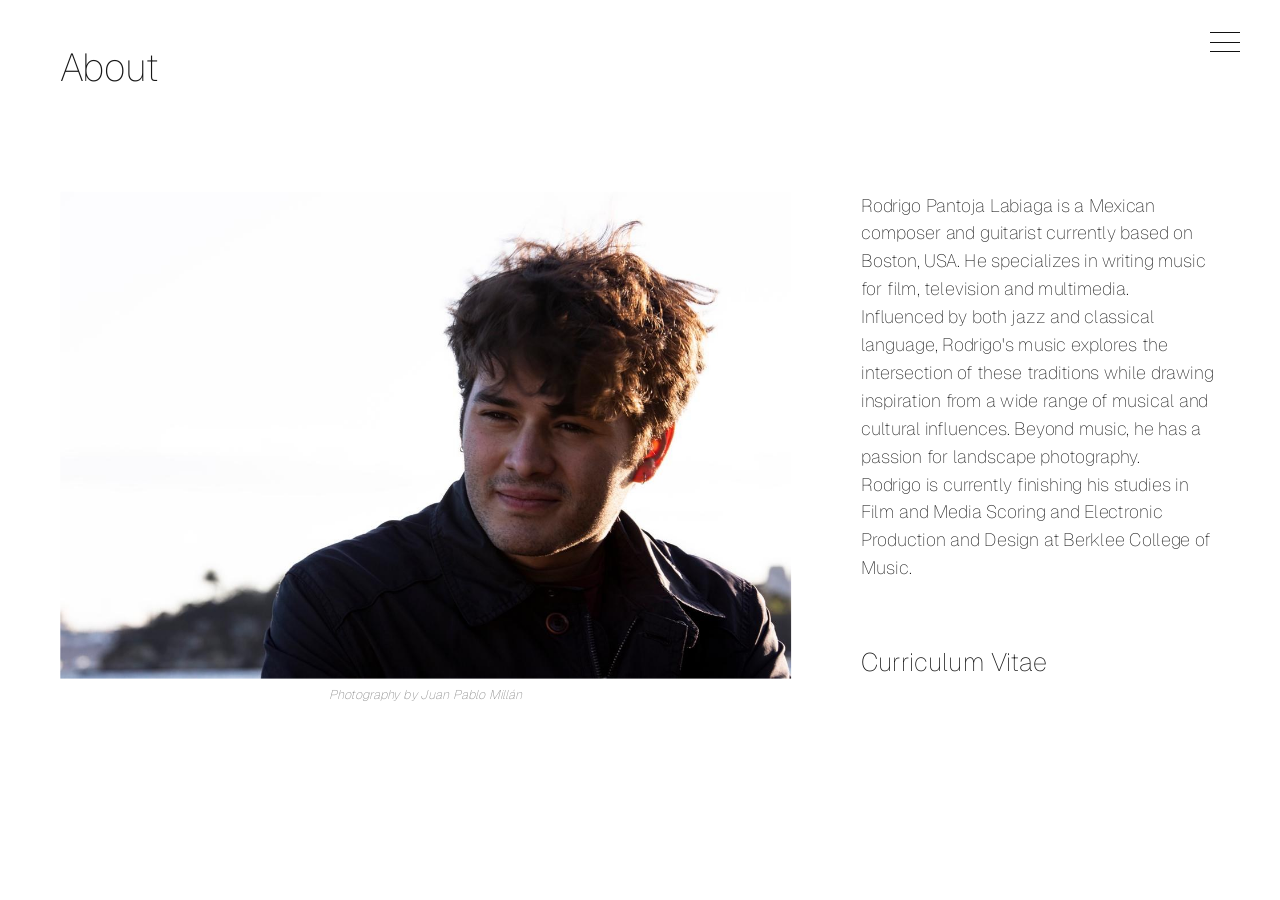
==== commit 65dee204: "Update bio.html" ====
--- a/bio.html
+++ b/bio.html
@@ -1 +1 @@
-<!doctype html><html lang="en"><head><meta charset="utf-8"><meta name="viewport" content="width=device-width,initial-scale=1"><title>Bio — Rodrigo Pantoja Labiaga</title><link rel="stylesheet" href="assets/css/style.css"></head><body><main class="page bio"><h1>About</h1><div class="bio-layout"><figure><img src="assets/images/bio/bio-portrait.jpeg" alt="Portrait of Rodrigo Pantoja Labiaga"><figcaption>Photography by Juan Pablo Millán</figcaption></figure><section><p><strong>Rodrigo Pantoja Labiaga</strong> is a Mexican composer and guitarist currently based on Boston, USA. He specializes in writing music for film, television and multimedia.</p><p>Influenced by both jazz and classical language, Rodrigo's music explores the intersection of these traditions while drawing inspiration from a wide range of musical and cultural influences. Beyond music, he has a passion for landscape photography.</p><p>Rodrigo is currently finishing his studies in <strong>Film and Media Scoring</strong> and <strong>Electronic Production and Design</strong> at Berklee College of Music.</p><a href="assets/documents/rodrigo-pantoja-labiaga-cv.pdf" target="_blank" rel="noopener">Curriculum Vitae</a></section></div><a class="corner-link menu-icon" href="index.html" aria-label="Home"><span></span><span></span><span></span></a></main><script src="assets/js/scale.js"></script></body></html>
+<!doctype html><html lang="en"><head><meta charset="utf-8"><meta name="viewport" content="width=device-width,initial-scale=1"><title>Bio — Rodrigo Pantoja Labiaga</title><link rel="stylesheet" href="assets/css/style.css"></head><body><main class="page bio"><h1>About</h1><div class="bio-layout"><figure><img src="assets/images/bio/bio-portrait.jpeg" alt="Portrait of Rodrigo Pantoja Labiaga"><figcaption>Photography by Juan Pablo Millán</figcaption></figure><section><p><strong>Rodrigo Pantoja Labiaga</strong> is a Mexican composer and guitarist currently based on Boston, USA. He specializes in writing music for film, television and multimedia.</p><p>Influenced by both jazz and classical language, Rodrigo's music explores the intersection of these traditions while drawing inspiration from a wide range of musical and cultural influences. Beyond music, he has a passion for landscape photography.</p><p>Rodrigo is currently finishing his studies in <strong>Film and Media Scoring</strong> and <strong>Electronic Production and Design</strong> at Berklee College of Music.</p><a href="assets/documents/rodrigo-pantoja-labiaga-cv.pdf" target="_blank" rel="noopener">Curriculum Vitae</a></section></div></main><a class="corner-link menu-icon" href="index.html" aria-label="Home"><span></span><span></span><span></span></a><script src="assets/js/scale.js"></script></main><script src="assets/js/scale.js"></script></body></html>
--- a/assets/css/style.css
+++ b/assets/css/style.css
@@ -910,3 +910,29 @@
     object-position:80% center;
   }
 }
+
+/* Top-right menu icon */
+.corner-link.menu-icon {
+  position: fixed !important;
+  top: 32px !important;
+  right: 40px !important;
+  bottom: auto !important;
+  left: auto !important;
+  margin-top: 0 !important;
+
+  width: 30px;
+  height: 20px;
+
+  display: flex !important;
+  flex-direction: column;
+  justify-content: space-between;
+
+  z-index: 1000;
+}
+
+.corner-link.menu-icon span {
+  display: block;
+  width: 30px;
+  height: 1px;
+  background: #111;
+}
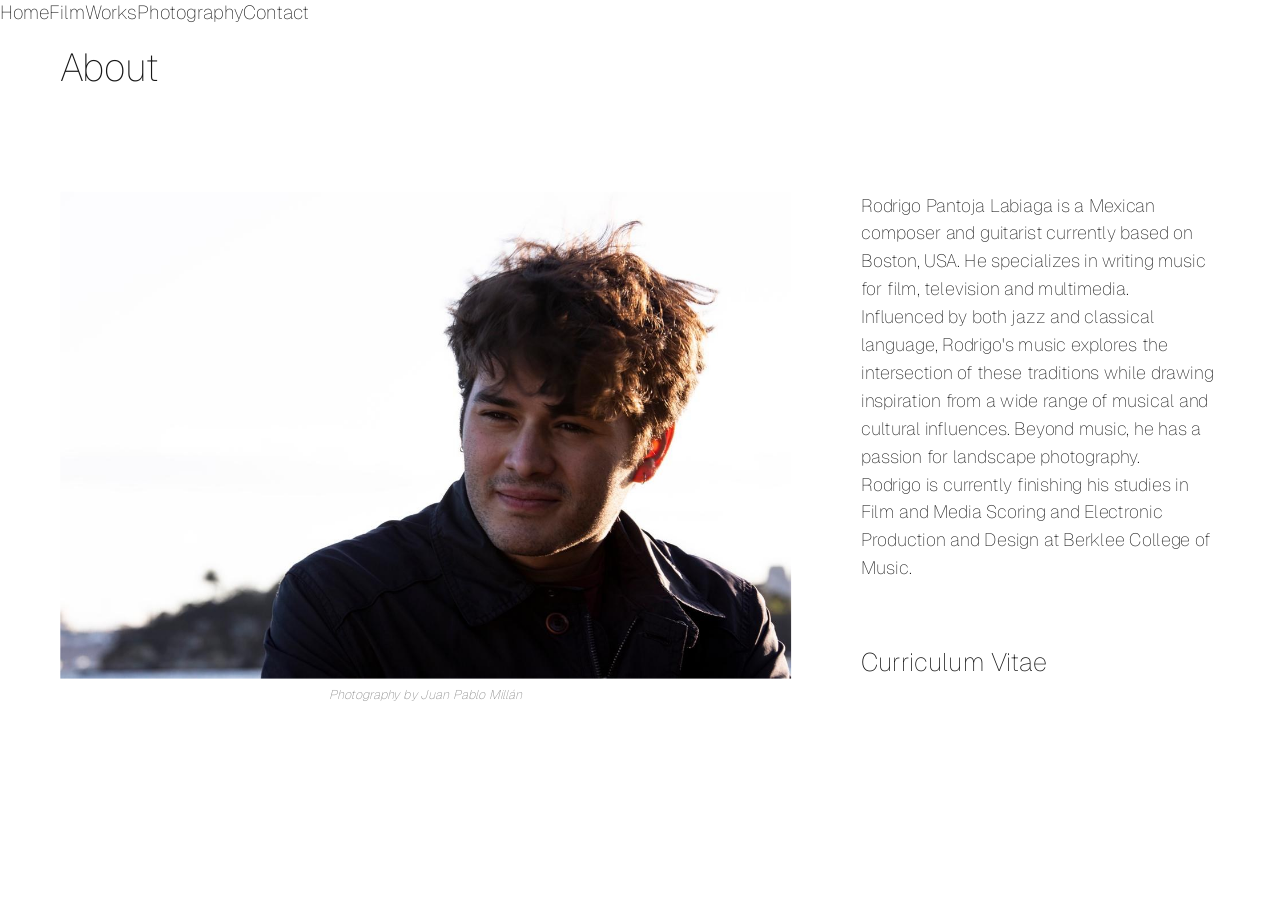
==== commit c71c84bb: "Update bio.html" ====
--- a/bio.html
+++ b/bio.html
@@ -1 +1 @@
-<!doctype html><html lang="en"><head><meta charset="utf-8"><meta name="viewport" content="width=device-width,initial-scale=1"><title>Bio — Rodrigo Pantoja Labiaga</title><link rel="stylesheet" href="assets/css/style.css"></head><body><main class="page bio"><h1>About</h1><div class="bio-layout"><figure><img src="assets/images/bio/bio-portrait.jpeg" alt="Portrait of Rodrigo Pantoja Labiaga"><figcaption>Photography by Juan Pablo Millán</figcaption></figure><section><p><strong>Rodrigo Pantoja Labiaga</strong> is a Mexican composer and guitarist currently based on Boston, USA. He specializes in writing music for film, television and multimedia.</p><p>Influenced by both jazz and classical language, Rodrigo's music explores the intersection of these traditions while drawing inspiration from a wide range of musical and cultural influences. Beyond music, he has a passion for landscape photography.</p><p>Rodrigo is currently finishing his studies in <strong>Film and Media Scoring</strong> and <strong>Electronic Production and Design</strong> at Berklee College of Music.</p><a href="assets/documents/rodrigo-pantoja-labiaga-cv.pdf" target="_blank" rel="noopener">Curriculum Vitae</a></section></div></main><a class="corner-link menu-icon" href="index.html" aria-label="Home"><span></span><span></span><span></span></a><script src="assets/js/scale.js"></script></main><script src="assets/js/scale.js"></script></body></html>
+<!doctype html><html lang="en"><head><meta charset="utf-8"><meta name="viewport" content="width=device-width,initial-scale=1"><title>Bio — Rodrigo Pantoja Labiaga</title><link rel="stylesheet" href="assets/css/style.css"></head><body><main class="page bio"><h1>About</h1><div class="bio-layout"><figure><img src="assets/images/bio/bio-portrait.jpeg" alt="Portrait of Rodrigo Pantoja Labiaga"><figcaption>Photography by Juan Pablo Millán</figcaption></figure><section><p><strong>Rodrigo Pantoja Labiaga</strong> is a Mexican composer and guitarist currently based on Boston, USA. He specializes in writing music for film, television and multimedia.</p><p>Influenced by both jazz and classical language, Rodrigo's music explores the intersection of these traditions while drawing inspiration from a wide range of musical and cultural influences. Beyond music, he has a passion for landscape photography.</p><p>Rodrigo is currently finishing his studies in <strong>Film and Media Scoring</strong> and <strong>Electronic Production and Design</strong> at Berklee College of Music.</p><a href="assets/documents/rodrigo-pantoja-labiaga-cv.pdf" target="_blank" rel="noopener">Curriculum Vitae</a></section></div></main><nav class="top-menu"><div class="top-menu-links"><a href="index.html">Home</a><a href="film.html">Film</a><a href="works.html">Works</a><a href="photography.html">Photography</a><a href="contact.html">Contact</a></div><a class="menu-icon" href="#" aria-label="Menu"><span></span><span></span><span></span></a></nav><script src="assets/js/scale.js"></script></main><script src="assets/js/scale.js"></script></body></html>
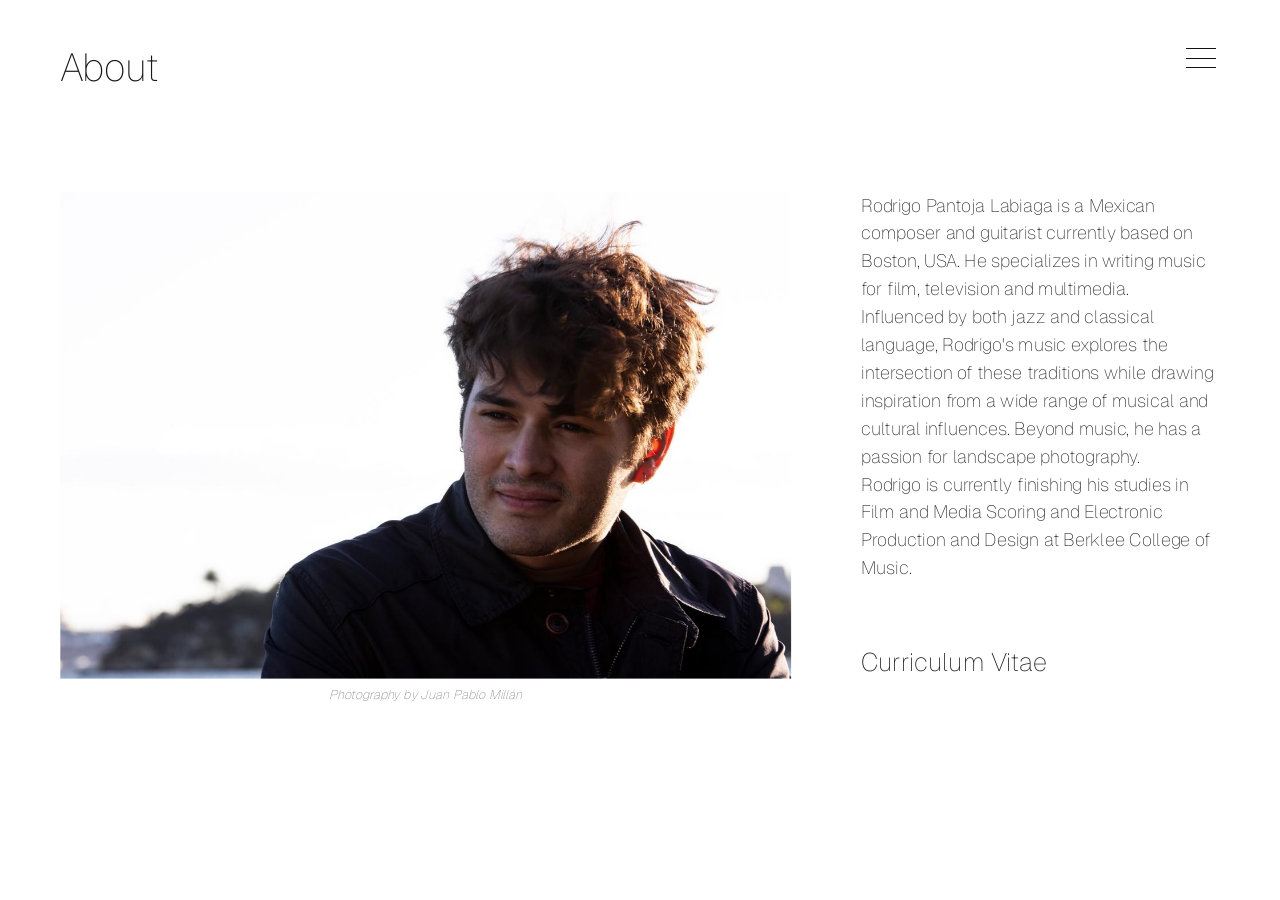
==== commit 663a51e9: "Update bio.html" ====
--- a/bio.html
+++ b/bio.html
@@ -1 +1 @@
-<!doctype html><html lang="en"><head><meta charset="utf-8"><meta name="viewport" content="width=device-width,initial-scale=1"><title>Bio — Rodrigo Pantoja Labiaga</title><link rel="stylesheet" href="assets/css/style.css"></head><body><main class="page bio"><h1>About</h1><div class="bio-layout"><figure><img src="assets/images/bio/bio-portrait.jpeg" alt="Portrait of Rodrigo Pantoja Labiaga"><figcaption>Photography by Juan Pablo Millán</figcaption></figure><section><p><strong>Rodrigo Pantoja Labiaga</strong> is a Mexican composer and guitarist currently based on Boston, USA. He specializes in writing music for film, television and multimedia.</p><p>Influenced by both jazz and classical language, Rodrigo's music explores the intersection of these traditions while drawing inspiration from a wide range of musical and cultural influences. Beyond music, he has a passion for landscape photography.</p><p>Rodrigo is currently finishing his studies in <strong>Film and Media Scoring</strong> and <strong>Electronic Production and Design</strong> at Berklee College of Music.</p><a href="assets/documents/rodrigo-pantoja-labiaga-cv.pdf" target="_blank" rel="noopener">Curriculum Vitae</a></section></div></main><nav class="top-menu"><div class="top-menu-links"><a href="index.html">Home</a><a href="film.html">Film</a><a href="works.html">Works</a><a href="photography.html">Photography</a><a href="contact.html">Contact</a></div><a class="menu-icon" href="#" aria-label="Menu"><span></span><span></span><span></span></a></nav><script src="assets/js/scale.js"></script></main><script src="assets/js/scale.js"></script></body></html>
+<!doctype html><html lang="en"><head><meta charset="utf-8"><meta name="viewport" content="width=device-width,initial-scale=1"><title>Bio — Rodrigo Pantoja Labiaga</title><link rel="stylesheet" href="assets/css/style.css"></head><body><main class="page bio"><h1>About</h1><div class="bio-layout"><figure><img src="assets/images/bio/bio-portrait.jpeg" alt="Portrait of Rodrigo Pantoja Labiaga"><figcaption>Photography by Juan Pablo Millán</figcaption></figure><section><p><strong>Rodrigo Pantoja Labiaga</strong> is a Mexican composer and guitarist currently based on Boston, USA. He specializes in writing music for film, television and multimedia.</p><p>Influenced by both jazz and classical language, Rodrigo's music explores the intersection of these traditions while drawing inspiration from a wide range of musical and cultural influences. Beyond music, he has a passion for landscape photography.</p><p>Rodrigo is currently finishing his studies in <strong>Film and Media Scoring</strong> and <strong>Electronic Production and Design</strong> at Berklee College of Music.</p><a href="assets/documents/rodrigo-pantoja-labiaga-cv.pdf" target="_blank" rel="noopener">Curriculum Vitae</a></section></div></main><nav class="top-menu"><div class="top-menu-links"><a href="index.html">Home</a><a href="film.html">Film</a><a href="works.html">Works</a><a href="photography.html">Photography</a><a href="contact.html">Contact</a></div><a class="menu-icon" href="#" aria-label="Menu"><span></span><span></span><span></span></a></nav><script src="assets/js/scale.js"></script></main><script src="assets/js/menu.js"></script><script src="assets/js/scale.js"></script></body></html>
--- a/assets/css/style.css
+++ b/assets/css/style.css
@@ -911,28 +911,144 @@
   }
 }
 
-/* Top-right menu icon */
-.corner-link.menu-icon {
+/* ===== BIO TOP MENU ===== */
+
+.top-menu {
   position: fixed !important;
-  top: 32px !important;
-  right: 40px !important;
+  top: 48px !important;
+  right: 64px !important;
+  left: auto !important;
   bottom: auto !important;
-  left: auto !important;
-  margin-top: 0 !important;
-
-  width: 30px;
-  height: 20px;
+  z-index: 9999 !important;
 
   display: flex !important;
-  flex-direction: column;
-  justify-content: space-between;
-
-  z-index: 1000;
-}
-
-.corner-link.menu-icon span {
-  display: block;
-  width: 30px;
-  height: 1px;
-  background: #111;
-}
+  flex-direction: row !important;
+  align-items: center !important;
+  justify-content: flex-end !important;
+  gap: 32px !important;
+}
+
+.top-menu-links {
+  display: flex !important;
+  flex-direction: row !important;
+  align-items: center !important;
+  gap: 28px !important;
+  white-space: nowrap !important;
+
+  opacity: 0;
+  visibility: hidden;
+  transform: translateX(10px);
+
+  transition: opacity .2s ease, transform .2s ease, visibility .2s ease;
+}
+
+.top-menu:hover .top-menu-links,
+.top-menu:focus-within .top-menu-links {
+  opacity: 1;
+  visibility: visible;
+  transform: translateX(0);
+}
+
+
+.top-menu .menu-icon {
+  position: static !important;
+  margin: 0 !important;
+
+  width: 30px !important;
+  height: 20px !important;
+
+  display: flex !important;
+  flex-direction: column !important;
+  justify-content: space-between !important;
+
+  flex-shrink: 0;
+}
+
+.top-menu .menu-icon span {
+  display: block !important;
+  width: 30px !important;
+  height: 1px !important;
+  background: #111 !important;
+}
+
+/* Keep Film layout, but make old Home link invisible */
+.film-page .film-home {
+  opacity: 0 !important;
+  visibility: hidden !important;
+  pointer-events: none !important;
+}
+
+/* Keep top navigation identical on every page */
+.top-menu-links a {
+  font-family: "Geist", sans-serif !important;
+  font-size: 19px !important;
+  line-height: 1 !important;
+  font-weight: 100 !important;
+}
+
+.top-menu .menu-icon {
+  width: 30px !important;
+  height: 20px !important;
+}
+
+.top-menu .menu-icon span {
+  width: 30px !important;
+  height: 1px !important;
+}
+
+/* ===== MOBILE MENU ===== */
+@media (max-width: 767px) {
+
+  .top-menu {
+    top: 22px !important;
+    right: 20px !important;
+    left: auto !important;
+    bottom: auto !important;
+    gap: 0 !important;
+    align-items: flex-start !important;
+  }
+
+  .top-menu .menu-icon {
+    position: relative !important;
+    z-index: 10001 !important;
+  }
+
+  /* Closed mobile menu */
+  .top-menu .top-menu-links,
+  .top-menu:hover .top-menu-links,
+  .top-menu:focus-within .top-menu-links {
+    position: fixed !important;
+    top: 0 !important;
+    right: 0 !important;
+
+    width: min(78vw, 300px) !important;
+    padding: 88px 22px 26px 24px !important;
+
+    display: flex !important;
+    flex-direction: column !important;
+    align-items: flex-end !important;
+    gap: 14px !important;
+
+    background: #fff !important;
+
+    opacity: 0 !important;
+    visibility: hidden !important;
+    pointer-events: none !important;
+    transform: none !important;
+
+    z-index: 10000 !important;
+  }
+
+  /* Open only when tapped */
+  .top-menu.is-open .top-menu-links {
+    opacity: 1 !important;
+    visibility: visible !important;
+    pointer-events: auto !important;
+  }
+
+  .top-menu-links a {
+    font-size: 20px !important;
+    font-weight: 100 !important;
+    line-height: 1.2 !important;
+  }
+}
